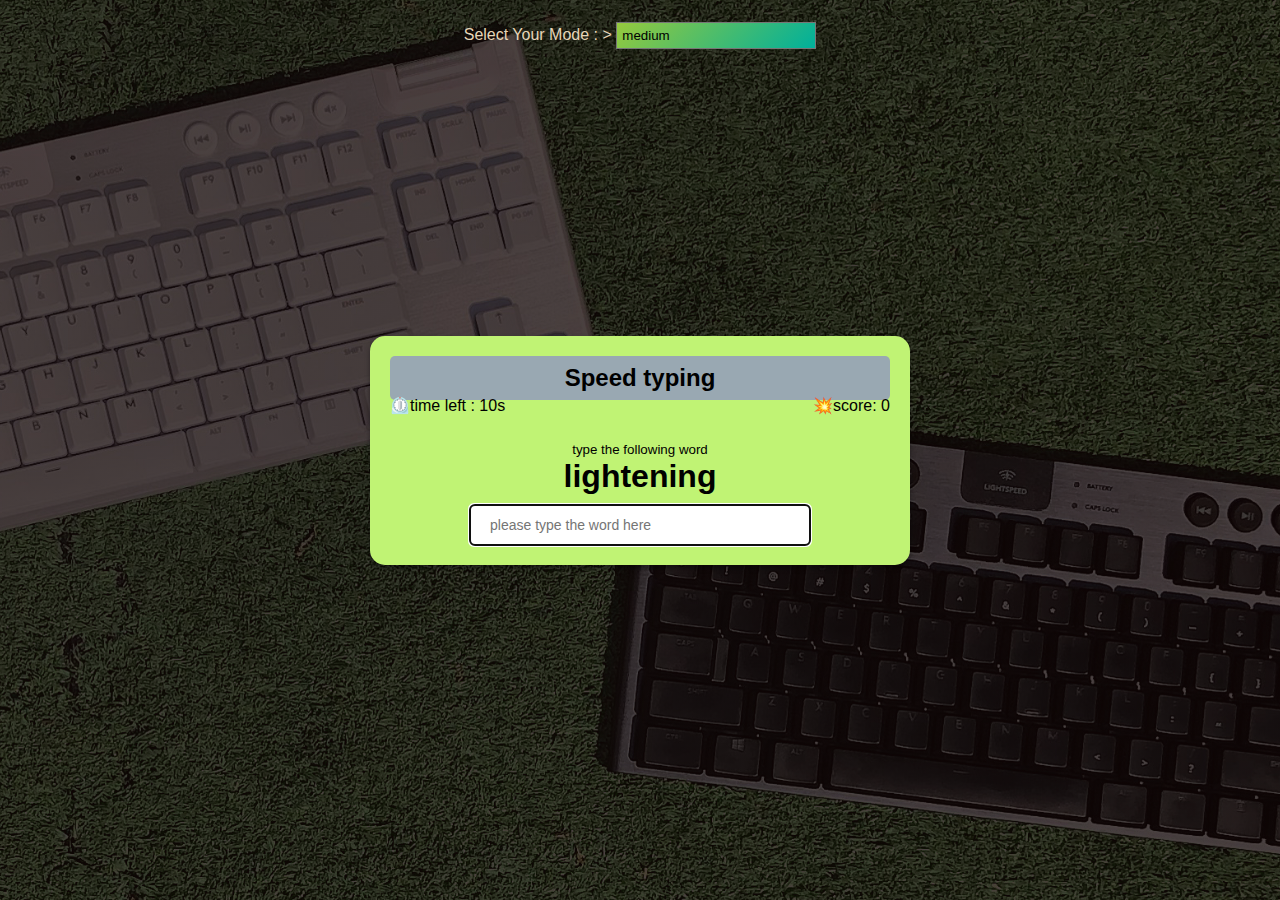
==== main.html @ afaddc99 "Add files via upload" ====
<!DOCTYPE html>
<html>
  <head>
    <meta charset="utf-8">
    <meta http-equiv="X-UA-Compatible" content="IE=edge">
    <title>typing game</title>
    <meta name="description" content="">
    <meta name="viewport" content="width=device-width, initial-scale=1">
  
    <link rel="stylesheet" href="style.css">
  </head>
  <body>
    <!-- <button id="setting-btn" class="setting-btn">
      <i class="fas fa-cog"></i> -->
    </button>
    <div id="setting" class="setting">
      <form action="" id="setting-form">
        <div class="">
          <label for="difficulty">Select Your Mode : ></label>
          <select name="" id="difficulty">
            <option value="easy">easy</option>
            <option value="medium">medium</option>
            <option value="hard">hard</option>
          </select>
        </div>
      </form>
    </div>

    <div class="container">
      <h2>Speed typing</h2>
      <small>type the following word</small>
      <h1 id="word"></h1>
      <input
        type="text"
        id="text"
        autocomplete="off"
        placeholder="please type the word here"/>
      <p class="time-container">⏲️time left : <span id="time">10s</span></p>
      <p id="score-container" class="score-container">
        💥score: <span id="score">0</span>
      </p>
      <div id="end-game-container" class="end-game-container"></div>
    </div>
    <script src="script.js" async defer></script>
  </body>
</html>
---- style.css ----
* {
  margin: 0;
  padding: 0;
  font-family: 'Lucida Sans', 'Lucida Sans Regular', 'Lucida Grande', 'Lucida Sans Unicode', Geneva, Verdana, sans-serif;
}

body {
  font-family: "IM Fell DW Pica SC", serif;
  background-image: linear-gradient(rgba(17, 5, 5, 0.75), rgba(17, 5, 5, 0.75)), url(typing2.jpg);
  display: flex;
  justify-content: center;
  align-items: center;
  margin: 0;
  min-height: 100vh;
  background-size: cover;
  background-position: center;
}
.banner1 {
  width: 100%;
  height: 100vh;
  background-image: linear-gradient(rgba(0, 0, 0, 0.75), rgba(0, 0, 0, 0.75)), url(speed.jpg);
  background-size: cover;
  background-position: center;
}
.button1 {
  position: absolute;
  top: 50%;
  left: 50%;
  transform: translate(-50%, -50%);
}

button {
  cursor: pointer;
  font-size: 14px;
  border-radius: 4px;
  padding: 5px 15px;
}
select {
  width: 200px;
  padding: 5px;
  appearance: none;
  -webkit-appearance: none;
  -moz-appearance: none;
  border-radius: 0;
  background: linear-gradient(-45deg, #00b09b, #96c93d);
}
select:focus,
button:focus {
  outline: none;
}
.setting-btn {
  position: absolute;
  bottom: 30px;
  left: 30px;
}
.setting {
  position: absolute;
  top: 0px;
  left: 0px;
  width: 100%;
  color: #e6d5b8;
 /* background: linear-gradient(-45deg, #00F260, #0575E6); */
  height: 70px;
  display: flex;
  align-items: center;
  justify-content: center;
  transform: translateY(0);
  transition: transform 0.3s ease-in-out;
}
.setting.hide {
  transform: translateY(-100%);
}
.container {
  background:rgb(192, 243, 116) ;
  padding: 20px;
  border-radius: 15px;
  box-shadow: 0 3px 5px rgba(0, 0, 0, 0.4);
  position: relative;
  text-align: center;
  width: 500px;
}
h2 {
  background-color: #99a8b2;
  padding: 8px;
  border-radius: 5px;
  margin: 0 0 40px;
}
h1 {
  margin: 0;
}
input {
  border: 0;
  border-radius: 5px;
  font-size: 14px;
  width: 300px;
  padding: 12px 20px;
  margin-top: 10px;
}
.score-container {
  position: absolute;
  top: 60px;
  right: 20px;
}
.time-container {
  position: absolute;
  top: 60px;
  left: 20px;
}
.end-game-container {
   background: linear-gradient(-45deg, #948E99, #2E1437);
  display: none;
  flex-direction: column;
  justify-content: center;
  align-items: center;
  position: absolute;
  top: 0;
  left: 0;
  width: 100%;
  height: 100%;
  z-index: 1;
}
.btn {
  border: 1px solid #fff;
  padding: 10px 30px;
  color: #ffff;
  text-decoration: none;
}
.content1 {
  width: 100%;
  position: absolute;
  top: 30%;
  transform: translateY(-50%);
  text-align: center;
  color: white;
}
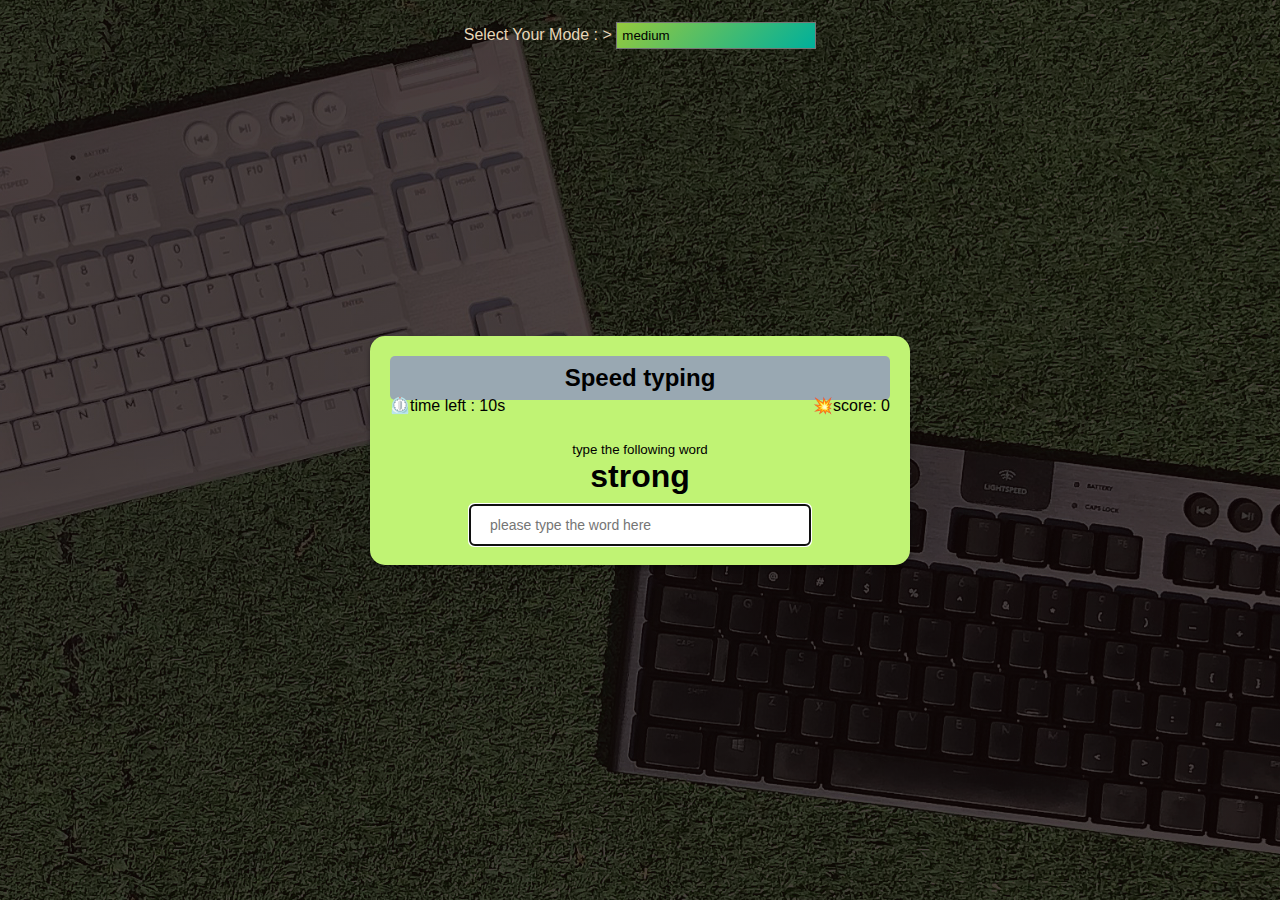
==== commit 758dccdb: "Update main.html" ====
--- a/main.html
+++ b/main.html
@@ -8,6 +8,15 @@
     <meta name="viewport" content="width=device-width, initial-scale=1">
   
     <link rel="stylesheet" href="style.css">
+    <script>
+        var bleep = new Audio();
+        bleep.src = "click1.mp3";
+
+
+        function sound() {
+            bleep.play();
+        }
+    </script>
   </head>
   <body>
     <!-- <button id="setting-btn" class="setting-btn">
@@ -34,7 +43,7 @@
         type="text"
         id="text"
         autocomplete="off"
-        placeholder="please type the word here"/>
+        placeholder="please type the word here" onmousedown="bleep.play()" onkeypress="sound()"/>
       <p class="time-container">⏲️time left : <span id="time">10s</span></p>
       <p id="score-container" class="score-container">
         💥score: <span id="score">0</span>
--- a/style.css
+++ b/style.css
@@ -24,7 +24,7 @@
 }
 .button1 {
   position: absolute;
-  top: 50%;
+  top: 120%;
   left: 50%;
   transform: translate(-50%, -50%);
 }
